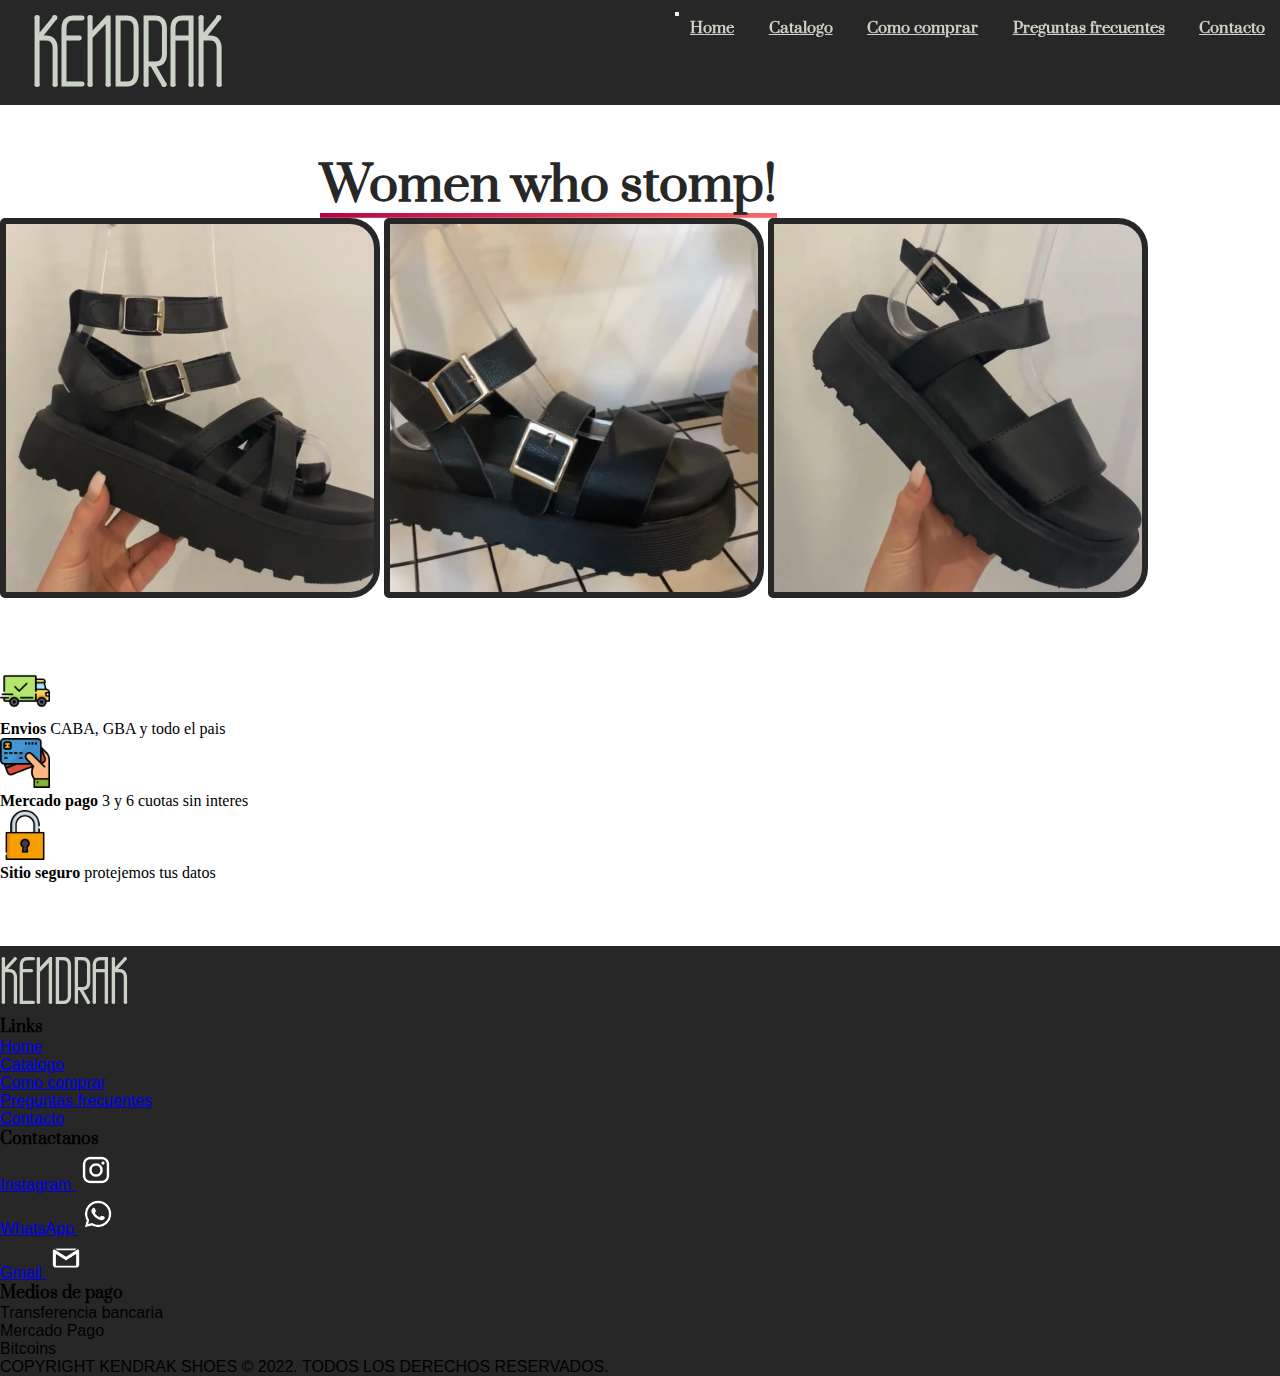
==== index.html @ 27f1061b "primer commit" ====
<!DOCTYPE html>
<html lang="es">

<head>
  <meta charset="UTF-8">
  <meta http-equiv="X-UA-Compatible" content="IE=edge">
  <meta name="viewport" content="width=device-width, initial-scale=1.0">
  <meta name="keywords" content="Zapatos, Moda, Shoes, cuero, vegano, free cruelty, woman">
  <meta name="description" content="Zapatos de mujer libre de crueldad animal al mejor precio.">
  <link href="https://unpkg.com/aos@2.3.1/dist/aos.css" rel="stylesheet">
  <link rel="stylesheet" href="https://cdnjs.cloudflare.com/ajax/libs/animate.css/4.1.1/animate.min.css" />
  <link rel="shortcut icon" href="multimedia/logo 2.jpg" type="image/x-icon">
  <link rel="preconnect" href="https://fonts.googleapis.com">
  <link rel="preconnect" href="https://fonts.gstatic.com" crossorigin>
  <link href="https://fonts.googleapis.com/css2?family=Prata&display=swap" rel="stylesheet">
  <link rel="preconnect" href="https://fonts.googleapis.com">
  <link rel="preconnect" href="https://fonts.gstatic.com" crossorigin>
  <link href="https://fonts.googleapis.com/css2?family=Wire+One&display=swap" rel="stylesheet">
  <link href="https://unpkg.com/aos@2.3.1/dist/aos.css" rel="stylesheet">
  <link rel="stylesheet" href="css/main.css">
  <link href="https://cdn.jsdelivr.net/npm/bootstrap@5.2.1/dist/css/bootstrap.min.css" rel="stylesheet"
    integrity="sha384-iYQeCzEYFbKjA/T2uDLTpkwGzCiq6soy8tYaI1GyVh/UjpbCx/TYkiZhlZB6+fzT" crossorigin="anonymous">
  <script src="https://unpkg.com/aos@2.3.1/dist/aos.js"></script>
  <title>Kendrak</title>
</head>

<body>
  <header class="header">
    <h1><a class="titulo" href="index.html">KENDRAK</a></h1>
    <nav data-aos="fade-up-left" data-aos-duration="1500" class="navbar navbar-expand-lg">
      <div class="container-fluid me-5">
        <div class="row">
          <button class="navbar-toggler" type="button" data-bs-toggle="collapse" data-bs-target="#navbarNavAltMarkup"
            aria-controls="navbarNavAltMarkup" aria-expanded="false" aria-label="Toggle navigation">
            <span class="navbar-toggler-icon"></span>
          </button>
          <div class="collapse navbar-collapse" id="navbarNavAltMarkup">
            <div class="navbar-nav">
              <a class="nav-link" href="index.html">Home</a>
              <a class="nav-link" href="./pages/catalogo.html">Catalogo</a>
              <a class="nav-link" href="./pages/como_comprar.html">Como comprar</a>
              <a class="nav-link" href="./pages/preg_frecuentes.html">Preguntas frecuentes</a>
              <a class="nav-link" href="./pages/contacto.html">Contacto</a>
            </div>
          </div>
        </div>
      </div>
    </nav>
  </header>
  <main>
    <div>
      <h2 class="lema">Women who stomp!</h2>
    </div>
  </main>
  <section class="section">
    <div class="container-fluid">
      <div class="row justify-content-around m-5">
        <video data-aos="fade-down-right" data-aos-duration="1500" muted autoplay loop>
          <source src="multimedia/Video/Diseño sin título (2).mp4" type="video/mp4">
        </video>
        <video data-aos="zoom-in" data-aos-duration=" 2500" muted autoplay loop>
          <source src="multimedia/Video/Diseño sin título (1).mp4" type="video/mp4">
        </video>
        <video data-aos="fade-down-left" data-aos-duration="1500" data-aos-anchor-placement="bottom-bottom" muted
          autoplay loop>
          <source src="multimedia/Video/Diseño sin título (3).mp4" type="video/mp4">
        </video>
      </div>
    </div>
    <article>
      <div class="audio">
        <audio autoplay loop>
          <source src="multimedia/audio/y2mate.com - Christian Craken  Instinct Original Mix.mp3" type="audio/mpeg">
        </audio>
      </div>
    </article>
    <article class="article">
      <div class="container">
        <div class="row justify-content-around">
          <div class="col text-center">
            <img src="./multimedia/svg/enviado.png" alt="camion">
            <p><strong>Envios</strong>
              CABA, GBA y todo el pais</p>
          </div>
          <div class="col text-center">
            <img src="./multimedia/svg/tarjeta-de-debito.png" alt="tarjeta">
            <p><strong>Mercado pago</strong>
              3 y 6 cuotas sin interes</p>
          </div>
          <div class="col text-center">
            <img src="./multimedia/svg/candado.png" alt="seguro">
            <p><strong>Sitio seguro</strong>
              protejemos tus datos</p>
          </div>
        </div>
    </article>
  </section>
  <footer class="footer">
    <div class="container-fluid">
      <div class="row p-5 pb-2 bg-darkkk text-white">
        <div class="footerTitulo col-xs-12 col-md-12 col-lg-3">
          <a href="./index.html" class="titulo2">KENDRAK</a>
        </div>
        <div class="footerLinks col-xs-12 col-md-3 col-lg-3">
          <p class="h5">Links</p>
          <div class="mb-2">
            <a class="text-secondary text-decoration-none nav-link active" aria-current="page"
              href="index.html">Home</a>
          </div>
          <div class="mb-2">
            <a class="text-secondary text-decoration-none nav-link" href="./pages/catalogo.html">Catalogo</a>
          </div>
          <div class="mb-2">
            <a class="text-secondary text-decoration-none nav-link" href="./pages/como_comprar.html">Como comprar</a>
          </div>
          <div class="mb-2">
            <a class="text-secondary text-decoration-none nav-link" href="./pages/preg_frecuentes.html">Preguntas
              frecuentes</a>
          </div>
          <div class="mb-2">
            <a class="text-secondary text-decoration-none nav-link" href="./pages/contacto.html">Contacto</a>
          </div>
        </div>
        <div class="footerContact col-xs-12 col-md-6 col-lg-3">
          <p class="h5">Contactanos</p>
          <div class="mb-2">
            <div>
              <a class="text-secondary text-decoration-none" href="https://www.instagram.com/kendrak.shoes/">Instagram
                <img class="redes-img" src="multimedia/instagram 2.jpeg" alt="logo instagram"></a>
            </div>
          </div>
          <div class="mb-2">
            <div>
              <a class="text-secondary text-decoration-none"
                href="https://api.whatsapp.com/send/?phone=541169005142&text&type=phone_number&app_absent=0">WhatsApp
                <img class="redes-img" src="multimedia/whatsapp2.jpeg" alt="logo whatsapp"></a>
            </div>
          </div>
          <div class="mb-2">
            <div>
              <a class="text-secondary text-decoration-none" href="mailto:macacontreras.mac@gmail.com">Gmail
                <img class="redes-img" src="multimedia/gmail2.jpeg" alt="logo gmail"></a>
            </div>
          </div>
        </div>
        <div class="footerMP col-xs-12 col-md-3 col-lg-3">
          <p class="h52 h5">Medios de pago</p>
          <div class="mb-2">
            <p class="text-secondary">Transferencia bancaria</p>
          </div>
          <div class="mb-2">
            <p class="text-secondary">Mercado Pago</p>
          </div>
          <div class="mb-2">
            <p class="text-secondary">Bitcoins</p>
          </div>
        </div>
        <div class="col-xs-12 pt-4">
          <p class="text-white text-center">COPYRIGHT KENDRAK SHOES © 2022. TODOS LOS DERECHOS RESERVADOS.</p>
        </div>
      </div>
    </div>
  </footer>
  <script src="https://cdn.jsdelivr.net/npm/bootstrap@5.2.1/dist/js/bootstrap.bundle.min.js"
    integrity="sha384-u1OknCvxWvY5kfmNBILK2hRnQC3Pr17a+RTT6rIHI7NnikvbZlHgTPOOmMi466C8"
    crossorigin="anonymous"></script>
  <script>
    AOS.init();
  </script>
  <script src="site.js"></script>
</body>
</html>
---- css/main.css ----
* {
  margin: 0;
  padding: 0; }

/* maps */
/* extend */
.lemaChico {
  font-size: 3rem; }

.lemaGrande {
  font-size: 5rem; }

/* mixins */
.header {
  display: flex;
  justify-content: space-between;
  background-color: #272727; }

.navbar-nav a {
  font-family: "prata", serif;
  color: #cad2c5;
  border-radius: 4px;
  padding: 0 15px;
  cursor: pointer;
  height: 32px;
  font-size: 15px;
  transition: all 0.2s ease-in-out;
  font-weight: 700; }
  .navbar-nav a:hover {
    box-shadow: 1px 1px #b60247, 2px 2px #b60247, 3px 3px #b60247;
    transform: translateX(-3px); }

.titulo {
  font-family: "wire one";
  font-size: 6rem;
  margin-left: 2rem;
  margin-top: 1rem;
  font-weight: bold;
  color: #cad2c5;
  text-decoration: none;
  transition: color 1s; }
  .titulo:hover {
    color: #b60247; }

.animate__bounceIn {
  animation-duration: 2s;
  animation-iteration-count: infinite; }

.lema, .lemaChico, .lemaGrande {
  color: #272727;
  margin-top: 3rem;
  font-family: 'Prata', serif;
  font-size: 3rem;
  display: inline-block;
  margin-left: 33rem;
  background-image: linear-gradient(120deg, #b60247, #fc6767 100%);
  background-repeat: no-repeat;
  background-size: 100% 0.1em;
  background-position: 0 100%;
  transition: background-size 0.25s ease-in;
  animation: move 1s ease-in-out; }

@keyframes move {
  0% {
    transform: translate(-100%, 0); }
  50% {
    transform: translate(20%, 0); }
  70% {
    transform: translate(-10%, 0); } }
  .lema:hover, .lemaChico:hover, .lemaGrande:hover {
    background-size: 100% 88%; }

.section video {
  padding-bottom: 2rem;
  padding-top: 1rem;
  width: 23rem;
  height: 23rem;
  border-radius: 5px 30px 30px 5px;
  box-sizing: content-box;
  border: solid #272727 5px;
  padding: 1px;
  background-color: #272727; }

.audio {
  display: flex;
  justify-content: center;
  margin-bottom: 2rem;
  margin-top: 2rem; }

.article {
  margin-top: 2rem;
  margin-bottom: 4rem; }

.article img {
  width: 50px;
  height: 50px; }

.titulo2 {
  color: #cad2c5;
  font-family: 'Wire One', sans-serif;
  font-weight: bold;
  font-size: 4rem;
  text-decoration: none;
  transition: color 1s; }
  .titulo2:hover {
    color: #b60247; }

.redes-img {
  width: 40px;
  height: 40px; }

.mediosdepago {
  padding: 1rem; }

/* Contacto */
.col-33 {
  display: flex; }

.btn.btn-primary {
  --bs-btn-color: #fff;
  --bs-btn-bg: $colorPrincipal;
  --bs-btn-border-color: #040404;
  --bs-btn-hover-color: #fff;
  --bs-btn-hover-bg: #b60247;
  --bs-btn-hover-border-color: #040404;
  --bs-btn-focus-shadow-rgb: 49, 132, 253;
  --bs-btn-active-color: #040404;
  --bs-btn-active-bg: #b60247;
  --bs-btn-active-border-color: #b60247;
  --bs-btn-active-shadow: inset 0 3px 5px rgba(0, 0, 0, 0.125);
  --bs-btn-disabled-color: #b60247;
  --bs-btn-disabled-bg: #b60247;
  --bs-btn-disabled-border-color: #b60247;
  background-color: #272727; }

.form-check-input:checked {
  background-color: #b60247 !important;
  border-color: #b60247 !important; }

/* preguntas */
.preguntas h4 {
  font-family: "prata", serif;
  margin-top: 2rem; }
  .preguntas h4 p {
    font-family: Arial, Helvetica, sans-serif; }

/* como comprar */
.comprar {
  color: #272727;
  font-family: "prata", serif;
  margin-top: 6rem;
  margin-left: 2rem;
  font-weight: 600; }

/* Catalogo*/
.img-catalogo {
  max-width: 100%;
  height: auto;
  box-sizing: content-box;
  background-color: #272727; }

.carD {
  --bs-card-spacer-y: 1rem;
  --bs-card-spacer-x: 1rem;
  --bs-card-title-spacer-y: 0.5rem;
  --bs-card-box-shadow: ;
  --bs-card-inner-border-radius: calc(0.375rem - 1px);
  --bs-card-cap-padding-y: 0.5rem;
  --bs-card-cap-padding-x: 1rem;
  --bs-card-cap-bg: rgba(0, 0, 0, 0.03);
  --bs-card-cap-color: ;
  --bs-card-height: ;
  --bs-card-color: ;
  --bs-card-bg: #fff;
  --bs-card-img-overlay-padding: 1rem;
  --bs-card-group-margin: 0.75rem;
  position: relative;
  display: flex;
  flex-direction: column;
  min-width: 0;
  height: var(--bs-card-height);
  word-wrap: break-word;
  border-radius: 0.375rem;
  box-sizing: content-box;
  border: solid #272727 5px; }

.card-text {
  font-family: Arial, Helvetica, sans-serif;
  font-weight: 400; }

.card-title {
  font-family: "prata", serif; }

/* Fin Catalogo*/
.dropdown-item {
  --bs-dropdown-link-color: $colorPrincipal; }

.dropdown-menu {
  --bs-border-color-translucent: ; }

.navbar-nav {
  font-family: Arial, Helvetica, sans-serif; }
  .navbar-nav:hover {
    --bs-nav-link-hover-color: #b60247; }

.list-group-item {
  --bs-list-group-color: $colorPrincipal;
  --bs-list-group-bg: $colorTitulo;
  --bs-list-group-border-color: $colorPrincipal;
  --bs-list-group-border-width: 10px;
  --bs-list-group-border-radius: 0.1rem;
  --bs-list-group-item-padding-x: 1rem;
  --bs-list-group-item-padding-y: 0.5rem;
  --bs-list-group-action-color: $colorPrincipal;
  --bs-list-group-action-hover-color: $colorPrincipal;
  --bs-list-group-action-hover-bg: #f8f9fa;
  --bs-list-group-action-active-color: #212529;
  --bs-list-group-action-active-bg: #e9ecef;
  --bs-list-group-disabled-color: #6c757d;
  --bs-list-group-disabled-bg: #fff;
  --bs-list-group-active-color: #fff;
  --bs-list-group-active-bg: #0d6efd;
  --bs-list-group-active-border-color: #0d6efd;
  display: flex;
  flex-direction: column;
  padding-left: 0;
  margin-bottom: 0;
  border-radius: var(--bs-list-group-border-radius); }

.bg-darkkk {
  background-color: #272727; }

.h5 {
  font-family: "prata", serif;
  font-weight: 900; }

.mb-2 {
  font-family: Arial, Helvetica, sans-serif; }

.text-white {
  font-family: Arial, Helvetica, sans-serif; }

@media screen and (max-width: 1280px) {
  .lema, .lemaChico, .lemaGrande {
    margin-left: 20rem; } }

@media screen and (max-width: 769px) {
  .header {
    flex-direction: column;
    align-items: center; }
  .section {
    display: flex;
    flex-direction: column;
    align-items: center;
    justify-content: center; }
  .section video {
    width: 15rem;
    height: 15rem;
    margin-bottom: 1rem; }
  .article {
    margin-top: -2rem; }
  .footer {
    display: flex;
    flex-direction: column;
    align-items: center; }
  .lema, .lemaChico, .lemaGrande {
    margin-top: 1rem;
    margin-left: 10rem;
    font-size: 3rem; }
  .footerTitulo {
    padding-bottom: 2rem;
    text-align: center; }
  .footerContact {
    text-align: center; }
  .h52 {
    text-align: center;
    padding-right: 2rem; } }

@media screen and (max-width: 576px) {
  .titulo {
    margin: auto; }
  .header {
    align-items: center;
    margin: auto;
    padding-left: 2.5rem; }
  .section {
    display: flex;
    flex-direction: column;
    align-items: center; }
  .footer {
    flex-direction: column;
    justify-content: center;
    align-items: center; }
  .lema, .lemaChico, .lemaGrande {
    margin-top: 1rem;
    margin-left: 3.5rem;
    font-size: 2rem; }
  .section video {
    width: 8rem;
    height: 8rem; }
  .footerLinks {
    text-align: center;
    margin-bottom: 1rem; }
  .footerContact {
    text-align: center;
    margin-bottom: 1rem; }
  .footerMP {
    text-align: center;
    margin-bottom: 1rem; }
  .carD {
    width: 75%;
    margin-left: 2rem; } }

@media screen and (max-width: 426px) {
  .article {
    margin-top: -5rem; } }

@media screen and (max-width: 320px) {
  .section video {
    width: 6rem;
    height: 6rem; }
  .lema, .lemaChico, .lemaGrande {
    margin-left: 2.5rem;
    font-size: 1.5rem; }
  .article {
    margin-top: -5rem; } }
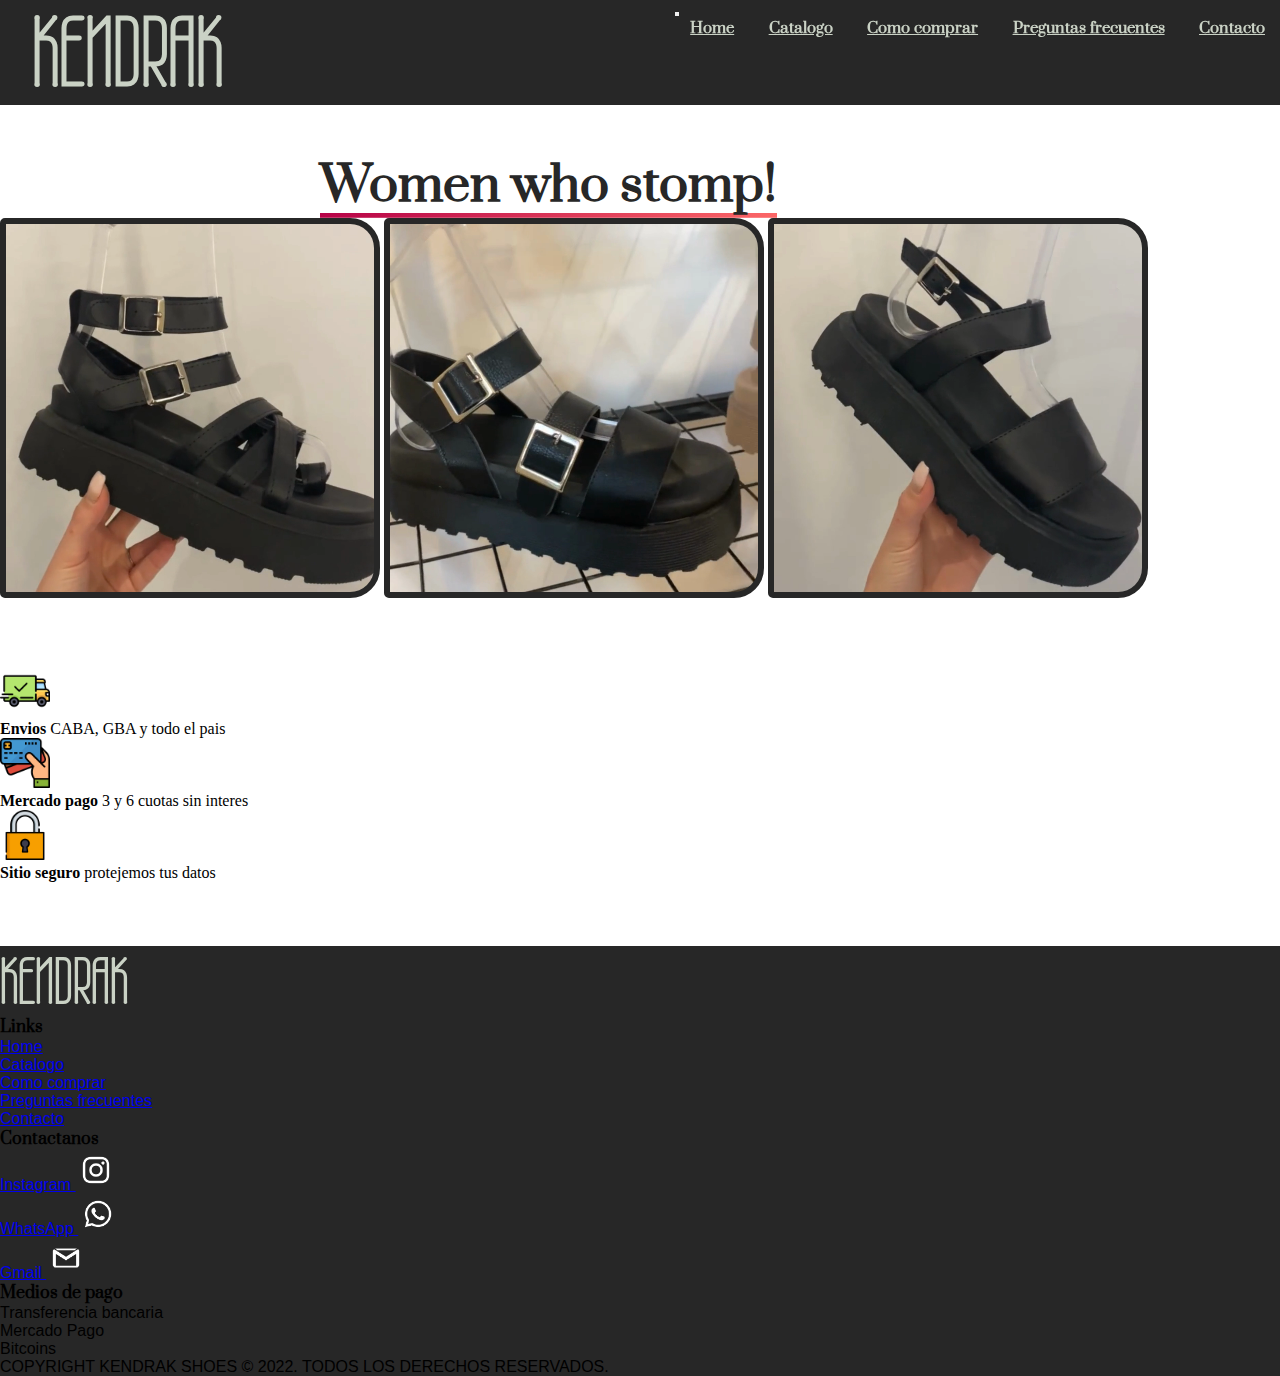
==== commit f8c30031: "Segunda entrega pre terminada" ====
--- a/index.html
+++ b/index.html
@@ -167,6 +167,6 @@
   <script>
     AOS.init();
   </script>
-  <script src="site.js"></script>
+  <script src="./script/site3.js"></script>
 </body>
 </html>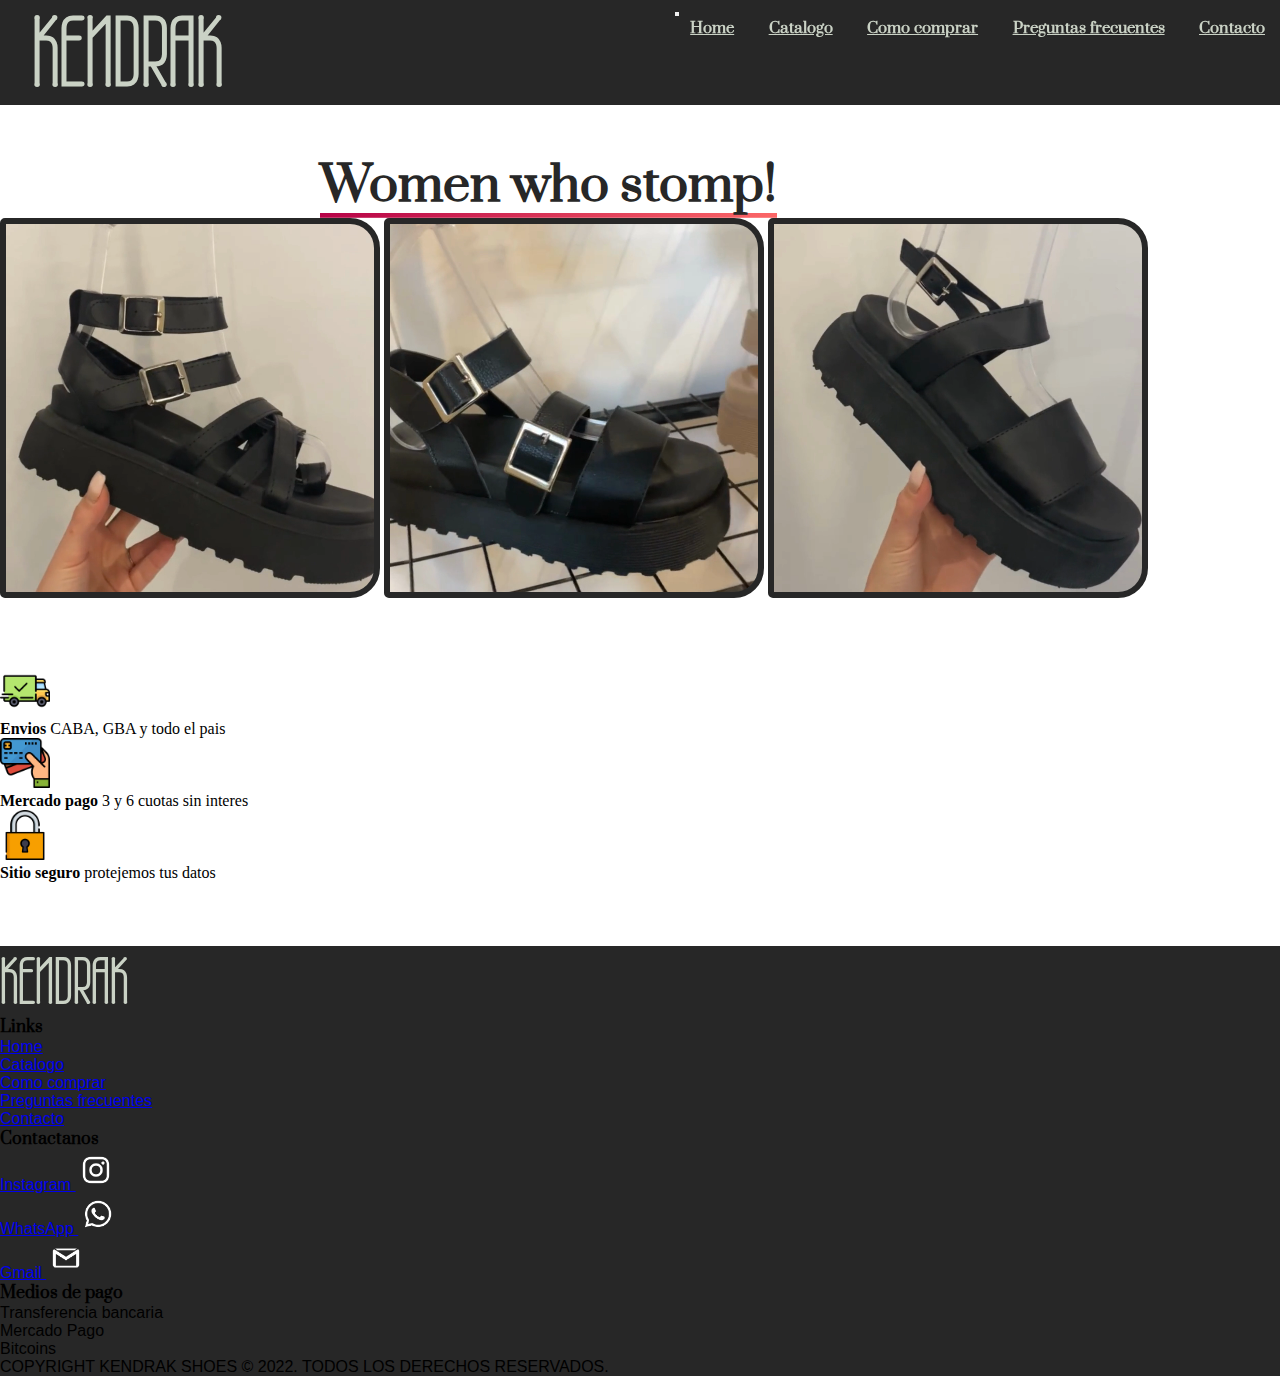
==== commit 71d6e418: "Pre entrega terminada" ====
--- a/index.html
+++ b/index.html
@@ -167,6 +167,6 @@
   <script>
     AOS.init();
   </script>
-  <script src="./script/site3.js"></script>
+  <script src="./script/2da-pre-entrega.js"></script>
 </body>
 </html>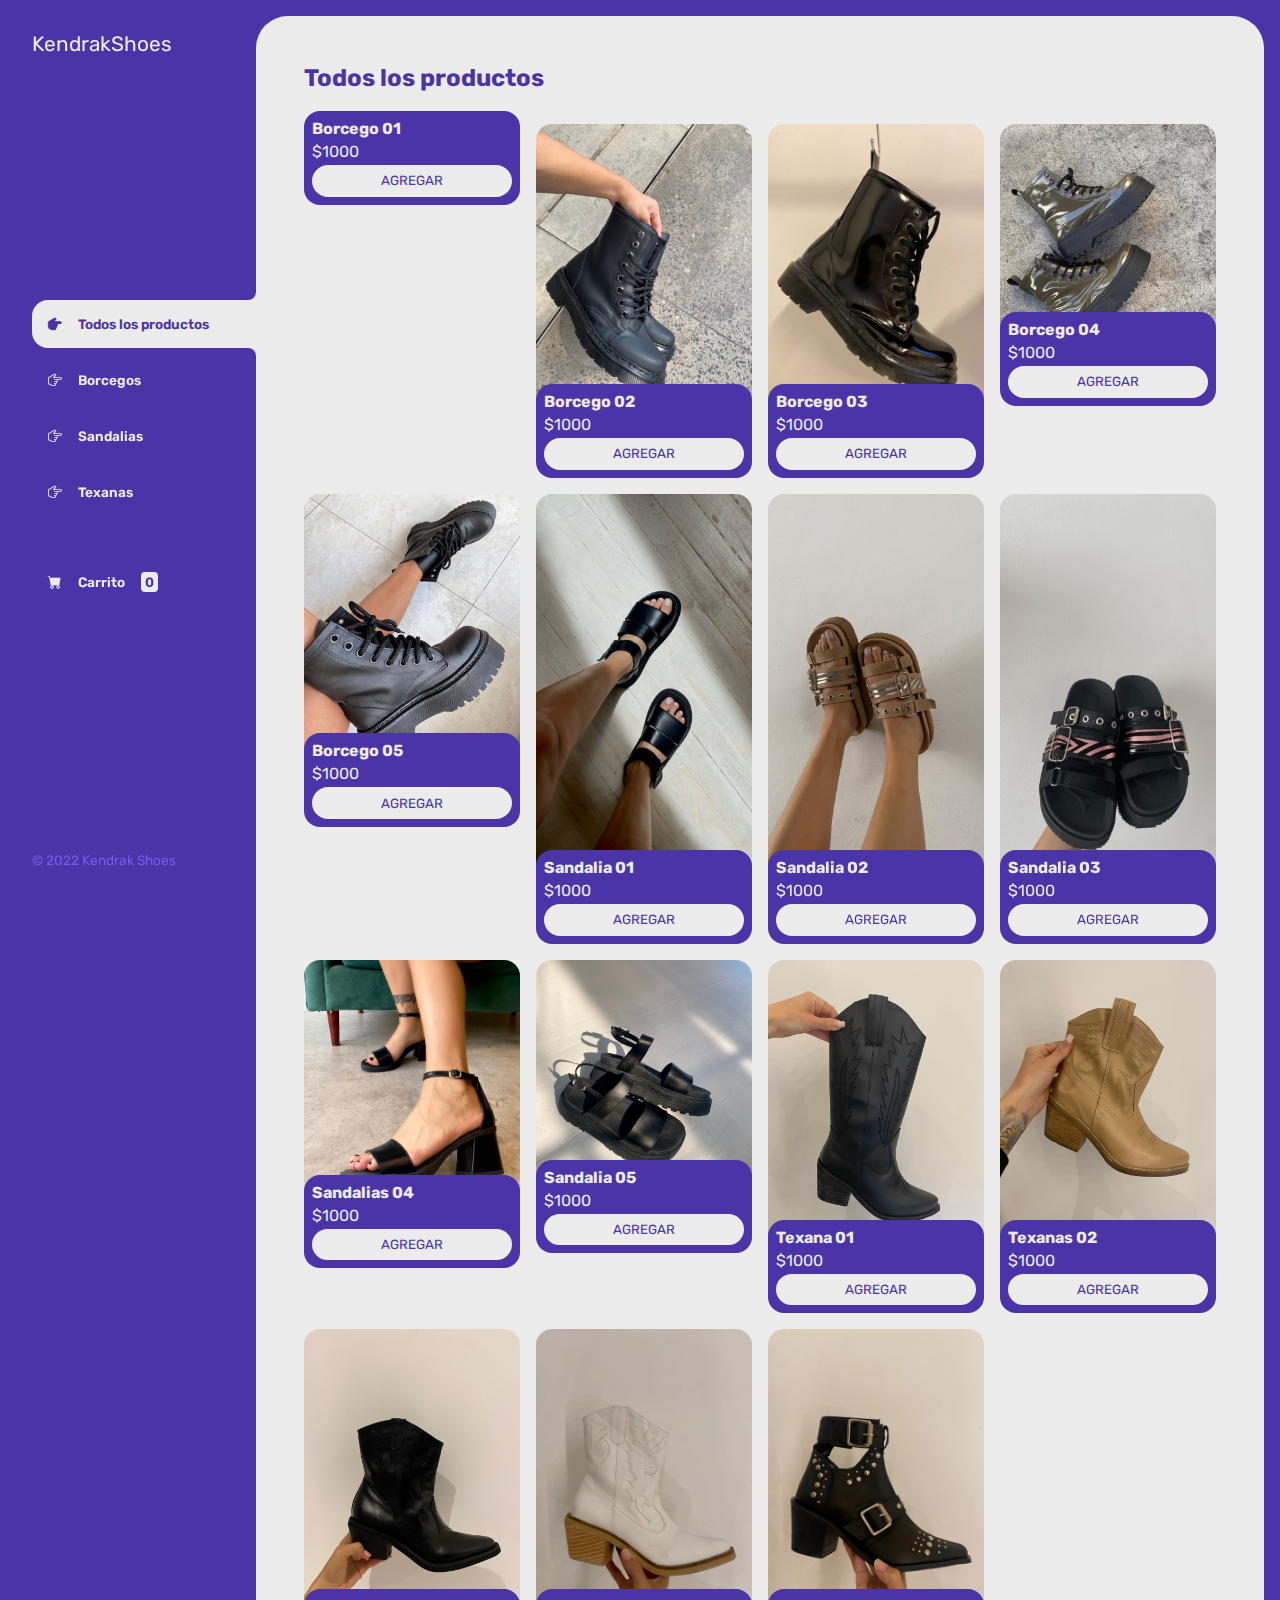
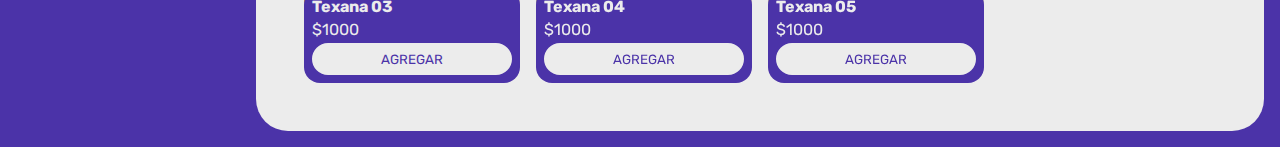
==== commit 3a306299: "Proyecto pre-terminado" ====
--- a/index.html
+++ b/index.html
@@ -1,172 +1,63 @@
 <!DOCTYPE html>
 <html lang="es">
+<head>
+    <meta charset="UTF-8">
+    <meta http-equiv="X-UA-Compatible" content="IE=edge">
+    <meta name="viewport" content="width=device-width, initial-scale=1.0">
+    <title>KendrakShop</title>
+    <link rel="stylesheet" href="https://cdn.jsdelivr.net/npm/bootstrap-icons@1.9.1/font/bootstrap-icons.css">
+    <link rel="stylesheet" href="./css/main.css">
+</head>
+<body>
 
-<head>
-  <meta charset="UTF-8">
-  <meta http-equiv="X-UA-Compatible" content="IE=edge">
-  <meta name="viewport" content="width=device-width, initial-scale=1.0">
-  <meta name="keywords" content="Zapatos, Moda, Shoes, cuero, vegano, free cruelty, woman">
-  <meta name="description" content="Zapatos de mujer libre de crueldad animal al mejor precio.">
-  <link href="https://unpkg.com/aos@2.3.1/dist/aos.css" rel="stylesheet">
-  <link rel="stylesheet" href="https://cdnjs.cloudflare.com/ajax/libs/animate.css/4.1.1/animate.min.css" />
-  <link rel="shortcut icon" href="multimedia/logo 2.jpg" type="image/x-icon">
-  <link rel="preconnect" href="https://fonts.googleapis.com">
-  <link rel="preconnect" href="https://fonts.gstatic.com" crossorigin>
-  <link href="https://fonts.googleapis.com/css2?family=Prata&display=swap" rel="stylesheet">
-  <link rel="preconnect" href="https://fonts.googleapis.com">
-  <link rel="preconnect" href="https://fonts.gstatic.com" crossorigin>
-  <link href="https://fonts.googleapis.com/css2?family=Wire+One&display=swap" rel="stylesheet">
-  <link href="https://unpkg.com/aos@2.3.1/dist/aos.css" rel="stylesheet">
-  <link rel="stylesheet" href="css/main.css">
-  <link href="https://cdn.jsdelivr.net/npm/bootstrap@5.2.1/dist/css/bootstrap.min.css" rel="stylesheet"
-    integrity="sha384-iYQeCzEYFbKjA/T2uDLTpkwGzCiq6soy8tYaI1GyVh/UjpbCx/TYkiZhlZB6+fzT" crossorigin="anonymous">
-  <script src="https://unpkg.com/aos@2.3.1/dist/aos.js"></script>
-  <title>Kendrak</title>
-</head>
-
-<body>
-  <header class="header">
-    <h1><a class="titulo" href="index.html">KENDRAK</a></h1>
-    <nav data-aos="fade-up-left" data-aos-duration="1500" class="navbar navbar-expand-lg">
-      <div class="container-fluid me-5">
-        <div class="row">
-          <button class="navbar-toggler" type="button" data-bs-toggle="collapse" data-bs-target="#navbarNavAltMarkup"
-            aria-controls="navbarNavAltMarkup" aria-expanded="false" aria-label="Toggle navigation">
-            <span class="navbar-toggler-icon"></span>
-          </button>
-          <div class="collapse navbar-collapse" id="navbarNavAltMarkup">
-            <div class="navbar-nav">
-              <a class="nav-link" href="index.html">Home</a>
-              <a class="nav-link" href="./pages/catalogo.html">Catalogo</a>
-              <a class="nav-link" href="./pages/como_comprar.html">Como comprar</a>
-              <a class="nav-link" href="./pages/preg_frecuentes.html">Preguntas frecuentes</a>
-              <a class="nav-link" href="./pages/contacto.html">Contacto</a>
+    <div class="wrapper">
+        <header class="header-mobile">
+            <h1 class="logo">KendrakShoes</h1>
+            <button class="open-menu" id="open-menu">
+                <i class="bi bi-list"></i>
+            </button>
+        </header>
+        <aside>
+            <button class="close-menu" id="close-menu">
+                <i class="bi bi-x"></i>
+            </button>
+            <header>
+                <h1 class="logo">KendrakShoes</h1>
+            </header>
+            <nav>
+                <ul class="menu">
+                    <li>
+                        <button id="todos" class="boton-menu boton-categoria active"><i class="bi bi-hand-index-thumb-fill"></i> Todos los productos</button>
+                    </li>
+                    <li>
+                        <button id="borcegos" class="boton-menu boton-categoria"><i class="bi bi-hand-index-thumb"></i> Borcegos</button>
+                    </li>
+                    <li>
+                        <button id="sandalias" class="boton-menu boton-categoria"><i class="bi bi-hand-index-thumb"></i> Sandalias</button>
+                    </li>
+                    <li>
+                        <button id="texanas" class="boton-menu boton-categoria"><i class="bi bi-hand-index-thumb"></i> Texanas</button>
+                    </li>
+                    <li>
+                        <a class="boton-menu boton-carrito" href="./carrito.html">
+                            <i class="bi bi-cart-fill"></i> Carrito <span id="numerito" class="numerito">0</span>
+                        </a>
+                    </li>
+                </ul>
+            </nav>
+            <footer>
+                <p class="texto-footer">© 2022 Kendrak Shoes</p>
+            </footer>
+        </aside>
+        <main>
+            <h2 class="titulo-principal" id="titulo-principal">Todos los productos</h2>
+            <div id="contenedor-productos" class="contenedor-productos">
+                <!-- Esto se va a rellenar con JS -->
             </div>
-          </div>
-        </div>
-      </div>
-    </nav>
-  </header>
-  <main>
-    <div>
-      <h2 class="lema">Women who stomp!</h2>
+        </main>
     </div>
-  </main>
-  <section class="section">
-    <div class="container-fluid">
-      <div class="row justify-content-around m-5">
-        <video data-aos="fade-down-right" data-aos-duration="1500" muted autoplay loop>
-          <source src="multimedia/Video/Diseño sin título (2).mp4" type="video/mp4">
-        </video>
-        <video data-aos="zoom-in" data-aos-duration=" 2500" muted autoplay loop>
-          <source src="multimedia/Video/Diseño sin título (1).mp4" type="video/mp4">
-        </video>
-        <video data-aos="fade-down-left" data-aos-duration="1500" data-aos-anchor-placement="bottom-bottom" muted
-          autoplay loop>
-          <source src="multimedia/Video/Diseño sin título (3).mp4" type="video/mp4">
-        </video>
-      </div>
-    </div>
-    <article>
-      <div class="audio">
-        <audio autoplay loop>
-          <source src="multimedia/audio/y2mate.com - Christian Craken  Instinct Original Mix.mp3" type="audio/mpeg">
-        </audio>
-      </div>
-    </article>
-    <article class="article">
-      <div class="container">
-        <div class="row justify-content-around">
-          <div class="col text-center">
-            <img src="./multimedia/svg/enviado.png" alt="camion">
-            <p><strong>Envios</strong>
-              CABA, GBA y todo el pais</p>
-          </div>
-          <div class="col text-center">
-            <img src="./multimedia/svg/tarjeta-de-debito.png" alt="tarjeta">
-            <p><strong>Mercado pago</strong>
-              3 y 6 cuotas sin interes</p>
-          </div>
-          <div class="col text-center">
-            <img src="./multimedia/svg/candado.png" alt="seguro">
-            <p><strong>Sitio seguro</strong>
-              protejemos tus datos</p>
-          </div>
-        </div>
-    </article>
-  </section>
-  <footer class="footer">
-    <div class="container-fluid">
-      <div class="row p-5 pb-2 bg-darkkk text-white">
-        <div class="footerTitulo col-xs-12 col-md-12 col-lg-3">
-          <a href="./index.html" class="titulo2">KENDRAK</a>
-        </div>
-        <div class="footerLinks col-xs-12 col-md-3 col-lg-3">
-          <p class="h5">Links</p>
-          <div class="mb-2">
-            <a class="text-secondary text-decoration-none nav-link active" aria-current="page"
-              href="index.html">Home</a>
-          </div>
-          <div class="mb-2">
-            <a class="text-secondary text-decoration-none nav-link" href="./pages/catalogo.html">Catalogo</a>
-          </div>
-          <div class="mb-2">
-            <a class="text-secondary text-decoration-none nav-link" href="./pages/como_comprar.html">Como comprar</a>
-          </div>
-          <div class="mb-2">
-            <a class="text-secondary text-decoration-none nav-link" href="./pages/preg_frecuentes.html">Preguntas
-              frecuentes</a>
-          </div>
-          <div class="mb-2">
-            <a class="text-secondary text-decoration-none nav-link" href="./pages/contacto.html">Contacto</a>
-          </div>
-        </div>
-        <div class="footerContact col-xs-12 col-md-6 col-lg-3">
-          <p class="h5">Contactanos</p>
-          <div class="mb-2">
-            <div>
-              <a class="text-secondary text-decoration-none" href="https://www.instagram.com/kendrak.shoes/">Instagram
-                <img class="redes-img" src="multimedia/instagram 2.jpeg" alt="logo instagram"></a>
-            </div>
-          </div>
-          <div class="mb-2">
-            <div>
-              <a class="text-secondary text-decoration-none"
-                href="https://api.whatsapp.com/send/?phone=541169005142&text&type=phone_number&app_absent=0">WhatsApp
-                <img class="redes-img" src="multimedia/whatsapp2.jpeg" alt="logo whatsapp"></a>
-            </div>
-          </div>
-          <div class="mb-2">
-            <div>
-              <a class="text-secondary text-decoration-none" href="mailto:macacontreras.mac@gmail.com">Gmail
-                <img class="redes-img" src="multimedia/gmail2.jpeg" alt="logo gmail"></a>
-            </div>
-          </div>
-        </div>
-        <div class="footerMP col-xs-12 col-md-3 col-lg-3">
-          <p class="h52 h5">Medios de pago</p>
-          <div class="mb-2">
-            <p class="text-secondary">Transferencia bancaria</p>
-          </div>
-          <div class="mb-2">
-            <p class="text-secondary">Mercado Pago</p>
-          </div>
-          <div class="mb-2">
-            <p class="text-secondary">Bitcoins</p>
-          </div>
-        </div>
-        <div class="col-xs-12 pt-4">
-          <p class="text-white text-center">COPYRIGHT KENDRAK SHOES © 2022. TODOS LOS DERECHOS RESERVADOS.</p>
-        </div>
-      </div>
-    </div>
-  </footer>
-  <script src="https://cdn.jsdelivr.net/npm/bootstrap@5.2.1/dist/js/bootstrap.bundle.min.js"
-    integrity="sha384-u1OknCvxWvY5kfmNBILK2hRnQC3Pr17a+RTT6rIHI7NnikvbZlHgTPOOmMi466C8"
-    crossorigin="anonymous"></script>
-  <script>
-    AOS.init();
-  </script>
-  <script src="./script/2da-pre-entrega.js"></script>
+    
+    <script src="./js/main.js"></script>
+    <script src="./js/menu.js"></script>
 </body>
 </html>--- a/css/main.css
+++ b/css/main.css
@@ -1,326 +1,395 @@
+@import url('https://fonts.googleapis.com/css2?family=Rubik:wght@300;400;500;600;700;800;900&display=swap');
+
+:root {
+    --clr-main: #4b33a8;
+    --clr-main-light: #785ce9;
+    --clr-white: #ececec;
+    --clr-gray: #e2e2e2;
+    --clr-red: #961818;
+}
+
 * {
-  margin: 0;
-  padding: 0; }
-
-/* maps */
-/* extend */
-.lemaChico {
-  font-size: 3rem; }
-
-.lemaGrande {
-  font-size: 5rem; }
-
-/* mixins */
-.header {
-  display: flex;
-  justify-content: space-between;
-  background-color: #272727; }
-
-.navbar-nav a {
-  font-family: "prata", serif;
-  color: #cad2c5;
-  border-radius: 4px;
-  padding: 0 15px;
-  cursor: pointer;
-  height: 32px;
-  font-size: 15px;
-  transition: all 0.2s ease-in-out;
-  font-weight: 700; }
-  .navbar-nav a:hover {
-    box-shadow: 1px 1px #b60247, 2px 2px #b60247, 3px 3px #b60247;
-    transform: translateX(-3px); }
-
-.titulo {
-  font-family: "wire one";
-  font-size: 6rem;
-  margin-left: 2rem;
-  margin-top: 1rem;
-  font-weight: bold;
-  color: #cad2c5;
-  text-decoration: none;
-  transition: color 1s; }
-  .titulo:hover {
-    color: #b60247; }
-
-.animate__bounceIn {
-  animation-duration: 2s;
-  animation-iteration-count: infinite; }
-
-.lema, .lemaChico, .lemaGrande {
-  color: #272727;
-  margin-top: 3rem;
-  font-family: 'Prata', serif;
-  font-size: 3rem;
-  display: inline-block;
-  margin-left: 33rem;
-  background-image: linear-gradient(120deg, #b60247, #fc6767 100%);
-  background-repeat: no-repeat;
-  background-size: 100% 0.1em;
-  background-position: 0 100%;
-  transition: background-size 0.25s ease-in;
-  animation: move 1s ease-in-out; }
-
-@keyframes move {
-  0% {
-    transform: translate(-100%, 0); }
-  50% {
-    transform: translate(20%, 0); }
-  70% {
-    transform: translate(-10%, 0); } }
-  .lema:hover, .lemaChico:hover, .lemaGrande:hover {
-    background-size: 100% 88%; }
-
-.section video {
-  padding-bottom: 2rem;
-  padding-top: 1rem;
-  width: 23rem;
-  height: 23rem;
-  border-radius: 5px 30px 30px 5px;
-  box-sizing: content-box;
-  border: solid #272727 5px;
-  padding: 1px;
-  background-color: #272727; }
-
-.audio {
-  display: flex;
-  justify-content: center;
-  margin-bottom: 2rem;
-  margin-top: 2rem; }
-
-.article {
-  margin-top: 2rem;
-  margin-bottom: 4rem; }
-
-.article img {
-  width: 50px;
-  height: 50px; }
-
-.titulo2 {
-  color: #cad2c5;
-  font-family: 'Wire One', sans-serif;
-  font-weight: bold;
-  font-size: 4rem;
-  text-decoration: none;
-  transition: color 1s; }
-  .titulo2:hover {
-    color: #b60247; }
-
-.redes-img {
-  width: 40px;
-  height: 40px; }
-
-.mediosdepago {
-  padding: 1rem; }
-
-/* Contacto */
-.col-33 {
-  display: flex; }
-
-.btn.btn-primary {
-  --bs-btn-color: #fff;
-  --bs-btn-bg: $colorPrincipal;
-  --bs-btn-border-color: #040404;
-  --bs-btn-hover-color: #fff;
-  --bs-btn-hover-bg: #b60247;
-  --bs-btn-hover-border-color: #040404;
-  --bs-btn-focus-shadow-rgb: 49, 132, 253;
-  --bs-btn-active-color: #040404;
-  --bs-btn-active-bg: #b60247;
-  --bs-btn-active-border-color: #b60247;
-  --bs-btn-active-shadow: inset 0 3px 5px rgba(0, 0, 0, 0.125);
-  --bs-btn-disabled-color: #b60247;
-  --bs-btn-disabled-bg: #b60247;
-  --bs-btn-disabled-border-color: #b60247;
-  background-color: #272727; }
-
-.form-check-input:checked {
-  background-color: #b60247 !important;
-  border-color: #b60247 !important; }
-
-/* preguntas */
-.preguntas h4 {
-  font-family: "prata", serif;
-  margin-top: 2rem; }
-  .preguntas h4 p {
-    font-family: Arial, Helvetica, sans-serif; }
-
-/* como comprar */
-.comprar {
-  color: #272727;
-  font-family: "prata", serif;
-  margin-top: 6rem;
-  margin-left: 2rem;
-  font-weight: 600; }
-
-/* Catalogo*/
-.img-catalogo {
-  max-width: 100%;
-  height: auto;
-  box-sizing: content-box;
-  background-color: #272727; }
-
-.carD {
-  --bs-card-spacer-y: 1rem;
-  --bs-card-spacer-x: 1rem;
-  --bs-card-title-spacer-y: 0.5rem;
-  --bs-card-box-shadow: ;
-  --bs-card-inner-border-radius: calc(0.375rem - 1px);
-  --bs-card-cap-padding-y: 0.5rem;
-  --bs-card-cap-padding-x: 1rem;
-  --bs-card-cap-bg: rgba(0, 0, 0, 0.03);
-  --bs-card-cap-color: ;
-  --bs-card-height: ;
-  --bs-card-color: ;
-  --bs-card-bg: #fff;
-  --bs-card-img-overlay-padding: 1rem;
-  --bs-card-group-margin: 0.75rem;
-  position: relative;
-  display: flex;
-  flex-direction: column;
-  min-width: 0;
-  height: var(--bs-card-height);
-  word-wrap: break-word;
-  border-radius: 0.375rem;
-  box-sizing: content-box;
-  border: solid #272727 5px; }
-
-.card-text {
-  font-family: Arial, Helvetica, sans-serif;
-  font-weight: 400; }
-
-.card-title {
-  font-family: "prata", serif; }
-
-/* Fin Catalogo*/
-.dropdown-item {
-  --bs-dropdown-link-color: $colorPrincipal; }
-
-.dropdown-menu {
-  --bs-border-color-translucent: ; }
-
-.navbar-nav {
-  font-family: Arial, Helvetica, sans-serif; }
-  .navbar-nav:hover {
-    --bs-nav-link-hover-color: #b60247; }
-
-.list-group-item {
-  --bs-list-group-color: $colorPrincipal;
-  --bs-list-group-bg: $colorTitulo;
-  --bs-list-group-border-color: $colorPrincipal;
-  --bs-list-group-border-width: 10px;
-  --bs-list-group-border-radius: 0.1rem;
-  --bs-list-group-item-padding-x: 1rem;
-  --bs-list-group-item-padding-y: 0.5rem;
-  --bs-list-group-action-color: $colorPrincipal;
-  --bs-list-group-action-hover-color: $colorPrincipal;
-  --bs-list-group-action-hover-bg: #f8f9fa;
-  --bs-list-group-action-active-color: #212529;
-  --bs-list-group-action-active-bg: #e9ecef;
-  --bs-list-group-disabled-color: #6c757d;
-  --bs-list-group-disabled-bg: #fff;
-  --bs-list-group-active-color: #fff;
-  --bs-list-group-active-bg: #0d6efd;
-  --bs-list-group-active-border-color: #0d6efd;
-  display: flex;
-  flex-direction: column;
-  padding-left: 0;
-  margin-bottom: 0;
-  border-radius: var(--bs-list-group-border-radius); }
-
-.bg-darkkk {
-  background-color: #272727; }
-
-.h5 {
-  font-family: "prata", serif;
-  font-weight: 900; }
-
-.mb-2 {
-  font-family: Arial, Helvetica, sans-serif; }
-
-.text-white {
-  font-family: Arial, Helvetica, sans-serif; }
-
-@media screen and (max-width: 1280px) {
-  .lema, .lemaChico, .lemaGrande {
-    margin-left: 20rem; } }
-
-@media screen and (max-width: 769px) {
-  .header {
-    flex-direction: column;
-    align-items: center; }
-  .section {
-    display: flex;
-    flex-direction: column;
+    margin: 0;
+    padding: 0;
+    box-sizing: border-box;
+    font-family: 'Rubik', sans-serif;
+}
+
+h1, h2, h3, h4, h5, h6, p, a, input, textarea, ul {
+    margin: 0;
+    padding: 0;
+}
+
+ul {
+    list-style-type: none;
+}
+
+a {
+    text-decoration: none;
+}
+
+.wrapper {
+    display: grid;
+    grid-template-columns: 1fr 4fr;
+    background-color: var(--clr-main);
+}
+
+aside {
+    padding: 2rem;
+    padding-right: 0;
+    color: var(--clr-white);
+    position: sticky;
+    top: 0;
+    height: 100vh;
+    display: flex;
+    flex-direction: column;
+    justify-content: space-between;
+}
+
+.logo {
+    font-weight: 400;
+    font-size: 1.3rem;
+}
+
+.menu {
+    display: flex;
+    flex-direction: column;
+    gap: .5rem;
+}
+
+.boton-menu {
+    background-color: transparent;
+    border: 0;
+    color: var(--clr-white);
+    cursor: pointer;
+    display: flex;
     align-items: center;
-    justify-content: center; }
-  .section video {
-    width: 15rem;
-    height: 15rem;
-    margin-bottom: 1rem; }
-  .article {
-    margin-top: -2rem; }
-  .footer {
-    display: flex;
-    flex-direction: column;
-    align-items: center; }
-  .lema, .lemaChico, .lemaGrande {
-    margin-top: 1rem;
-    margin-left: 10rem;
-    font-size: 3rem; }
-  .footerTitulo {
-    padding-bottom: 2rem;
-    text-align: center; }
-  .footerContact {
-    text-align: center; }
-  .h52 {
-    text-align: center;
-    padding-right: 2rem; } }
-
-@media screen and (max-width: 576px) {
-  .titulo {
-    margin: auto; }
-  .header {
+    gap: 1rem;
+    font-weight: 600;
+    padding: 1rem;
+    font-size: .85rem;
+    width: 100%;
+}
+
+.boton-menu.active {
+    background-color: var(--clr-white);
+    color: var(--clr-main);
+    border-top-left-radius: 1rem;
+    border-bottom-left-radius: 1rem;
+    position: relative;
+}
+
+.boton-menu.active::before {
+    content: '';
+    position: absolute;
+    width: 1rem;
+    height: 2rem;
+    bottom: 100%;
+    right: 0;
+    background-color: transparent;
+    border-bottom-right-radius: .5rem;
+    box-shadow: 0 1rem 0 var(--clr-white);
+}
+
+.boton-menu.active::after {
+    content: '';
+    position: absolute;
+    width: 1rem;
+    height: 2rem;
+    top: 100%;
+    right: 0;
+    background-color: transparent;
+    border-top-right-radius: .5rem;
+    box-shadow: 0 -1rem 0 var(--clr-white);
+}
+
+.boton-menu > i.bi-hand-index-thumb-fill,
+.boton-menu > i.bi-hand-index-thumb {
+    transform: rotateZ(90deg);
+}
+
+.boton-carrito {
+    margin-top: 2rem;
+}
+
+.numerito {
+    background-color: var(--clr-white);
+    color: var(--clr-main);
+    padding: .15rem .25rem;
+    border-radius: .25rem;
+}
+
+.boton-carrito.active .numerito {
+    background-color: var(--clr-main);
+    color: var(--clr-white);
+}
+
+.texto-footer {
+    color: var(--clr-main-light);
+    font-size: .85rem;
+}
+
+main {
+    background-color: var(--clr-white);
+    margin: 1rem;
+    margin-left: 0;
+    border-radius: 2rem;
+    padding: 3rem;
+}
+
+.titulo-principal {
+    color: var(--clr-main);
+    margin-bottom: 2rem;
+}
+
+.contenedor-productos {
+    display: grid;
+    grid-template-columns: repeat(4, 1fr);
+    gap: 1rem;
+}
+
+.producto-imagen {
+    max-width: 100%;
+    border-radius: 1rem;
+}
+
+.producto-detalles {
+    background-color: var(--clr-main);
+    color: var(--clr-white);
+    padding: .5rem;
+    border-radius: 1rem;
+    margin-top: -2rem;
+    position: relative;
+    display: flex;
+    flex-direction: column;
+    gap: .25rem;
+}
+
+.producto-titulo {
+    font-size: 1rem;
+}
+
+.producto-agregar {
+    border: 0;
+    background-color: var(--clr-white);
+    color: var(--clr-main);
+    padding: .4rem;
+    text-transform: uppercase;
+    border-radius: 2rem;
+    cursor: pointer;
+    border: 2px solid var(--clr-white);
+    transition: background-color .2s, color .2s;
+}
+
+.producto-agregar:hover {
+    background-color: var(--clr-main);
+    color: var(--clr-white);
+}
+
+
+/** CARRITO **/
+
+.contenedor-carrito {
+    display: flex;
+    flex-direction: column;
+    gap: 1.5rem;
+}
+
+.carrito-vacio,
+.carrito-comprado {
+    color: var(--clr-main);
+}
+
+.carrito-productos {
+    display: flex;
+    flex-direction: column;
+    gap: 1rem;
+}
+
+.carrito-producto {
+    display: flex;
+    justify-content: space-between;
     align-items: center;
-    margin: auto;
-    padding-left: 2.5rem; }
-  .section {
-    display: flex;
-    flex-direction: column;
-    align-items: center; }
-  .footer {
-    flex-direction: column;
-    justify-content: center;
-    align-items: center; }
-  .lema, .lemaChico, .lemaGrande {
-    margin-top: 1rem;
-    margin-left: 3.5rem;
-    font-size: 2rem; }
-  .section video {
-    width: 8rem;
-    height: 8rem; }
-  .footerLinks {
-    text-align: center;
-    margin-bottom: 1rem; }
-  .footerContact {
-    text-align: center;
-    margin-bottom: 1rem; }
-  .footerMP {
-    text-align: center;
-    margin-bottom: 1rem; }
-  .carD {
-    width: 75%;
-    margin-left: 2rem; } }
-
-@media screen and (max-width: 426px) {
-  .article {
-    margin-top: -5rem; } }
-
-@media screen and (max-width: 320px) {
-  .section video {
-    width: 6rem;
-    height: 6rem; }
-  .lema, .lemaChico, .lemaGrande {
-    margin-left: 2.5rem;
-    font-size: 1.5rem; }
-  .article {
-    margin-top: -5rem; } }
+    background-color: var(--clr-gray);
+    color: var(--clr-main);
+    padding: .5rem;
+    padding-right: 1.5rem;
+    border-radius: 1rem;
+}
+
+.carrito-producto-imagen {
+    width: 4rem;
+    border-radius: 1rem;
+}
+
+.carrito-producto small {
+    font-size: .75rem;
+}
+
+.carrito-producto-eliminar {
+    border: 0;
+    background-color: transparent;
+    color: var(--clr-red);
+    cursor: pointer;
+}
+
+.carrito-acciones {
+    display: flex;
+    justify-content: space-between;
+}
+
+.carrito-acciones-vaciar {
+    border: 0;
+    background-color: var(--clr-gray);
+    padding: 1rem;
+    border-radius: 1rem;
+    color: var(--clr-main);
+    text-transform: uppercase;
+    cursor: pointer;
+}
+
+.carrito-acciones-derecha {
+    display: flex;
+}
+
+.carrito-acciones-total {
+    display: flex;
+    background-color: var(--clr-gray);
+    padding: 1rem;
+    color: var(--clr-main);
+    text-transform: uppercase;
+    border-top-left-radius: 1rem;
+    border-bottom-left-radius: 1rem;
+    gap: 1rem;
+}
+
+.carrito-acciones-comprar {
+    border: 0;
+    background-color: var(--clr-main);
+    padding: 1rem;
+    color: var(--clr-white);
+    text-transform: uppercase;
+    cursor: pointer;
+    border-top-right-radius: 1rem;
+    border-bottom-right-radius: 1rem;
+}
+
+.header-mobile {
+    display: none;
+}
+
+.close-menu {
+    display: none;
+}
+
+.disabled {
+    display: none;
+}
+
+/*** MEDIA QUERIES ***/
+
+@media screen and (max-width: 850px) {
+    .contenedor-productos {
+        grid-template-columns: 1fr 1fr 1fr;
+    }
+}
+
+@media screen and (max-width: 675px) {
+    .contenedor-productos {
+        grid-template-columns: 1fr 1fr;
+    }
+}
+
+@media screen and (max-width: 600px) {
+
+    .wrapper {
+        min-height: 100vh;
+        display: flex;
+        flex-direction: column;
+    }
+
+    aside {
+        position: fixed;
+        z-index: 9;
+        background-color: var(--clr-main);
+        left: 0;
+        box-shadow: 0 0 0 100vmax rgba(0, 0, 0, .75);
+        transform: translateX(-100%);
+        opacity: 0;
+        visibility: hidden;
+        transition: .2s;
+    }
+
+    .aside-visible {
+        transform: translateX(0);
+        opacity: 1;
+        visibility: visible;
+    }
+
+    .boton-menu.active::before,
+    .boton-menu.active::after {
+        display: none;
+    }
+
+    main {
+        margin: 1rem;
+        margin-top: 0;
+        padding: 2rem;
+    }
+
+    .contenedor-productos {
+        grid-template-columns: 1fr 1fr;
+    }
+
+    .header-mobile {
+        padding: 1rem;
+        display: flex;
+        justify-content: space-between;
+        align-items: center;
+    }
+
+    .header-mobile .logo {
+        color: var(--clr-gray);
+    }
+
+    .open-menu, .close-menu {
+        background-color: transparent;
+        color: var(--clr-gray);
+        border: 0;
+        font-size: 2rem;
+        cursor: pointer;
+    }
+
+    .close-menu {
+        display: block;
+        position: absolute;
+        top: 1rem;
+        right: 1rem;
+    }
+
+    .carrito-producto {
+        gap: 1rem;
+        flex-wrap: wrap;
+        justify-content: flex-start;
+        padding: .5rem;
+    }
+
+    .carrito-producto-subtotal {
+        display: none;
+    }
+
+    .carrito-acciones {
+        flex-wrap: wrap;
+        row-gap: 1rem;
+    }
+    
+
+}
+
+
+
+@media screen and (max-width: 400px) {
+    .contenedor-productos {
+        grid-template-columns: 1fr;
+    }
+}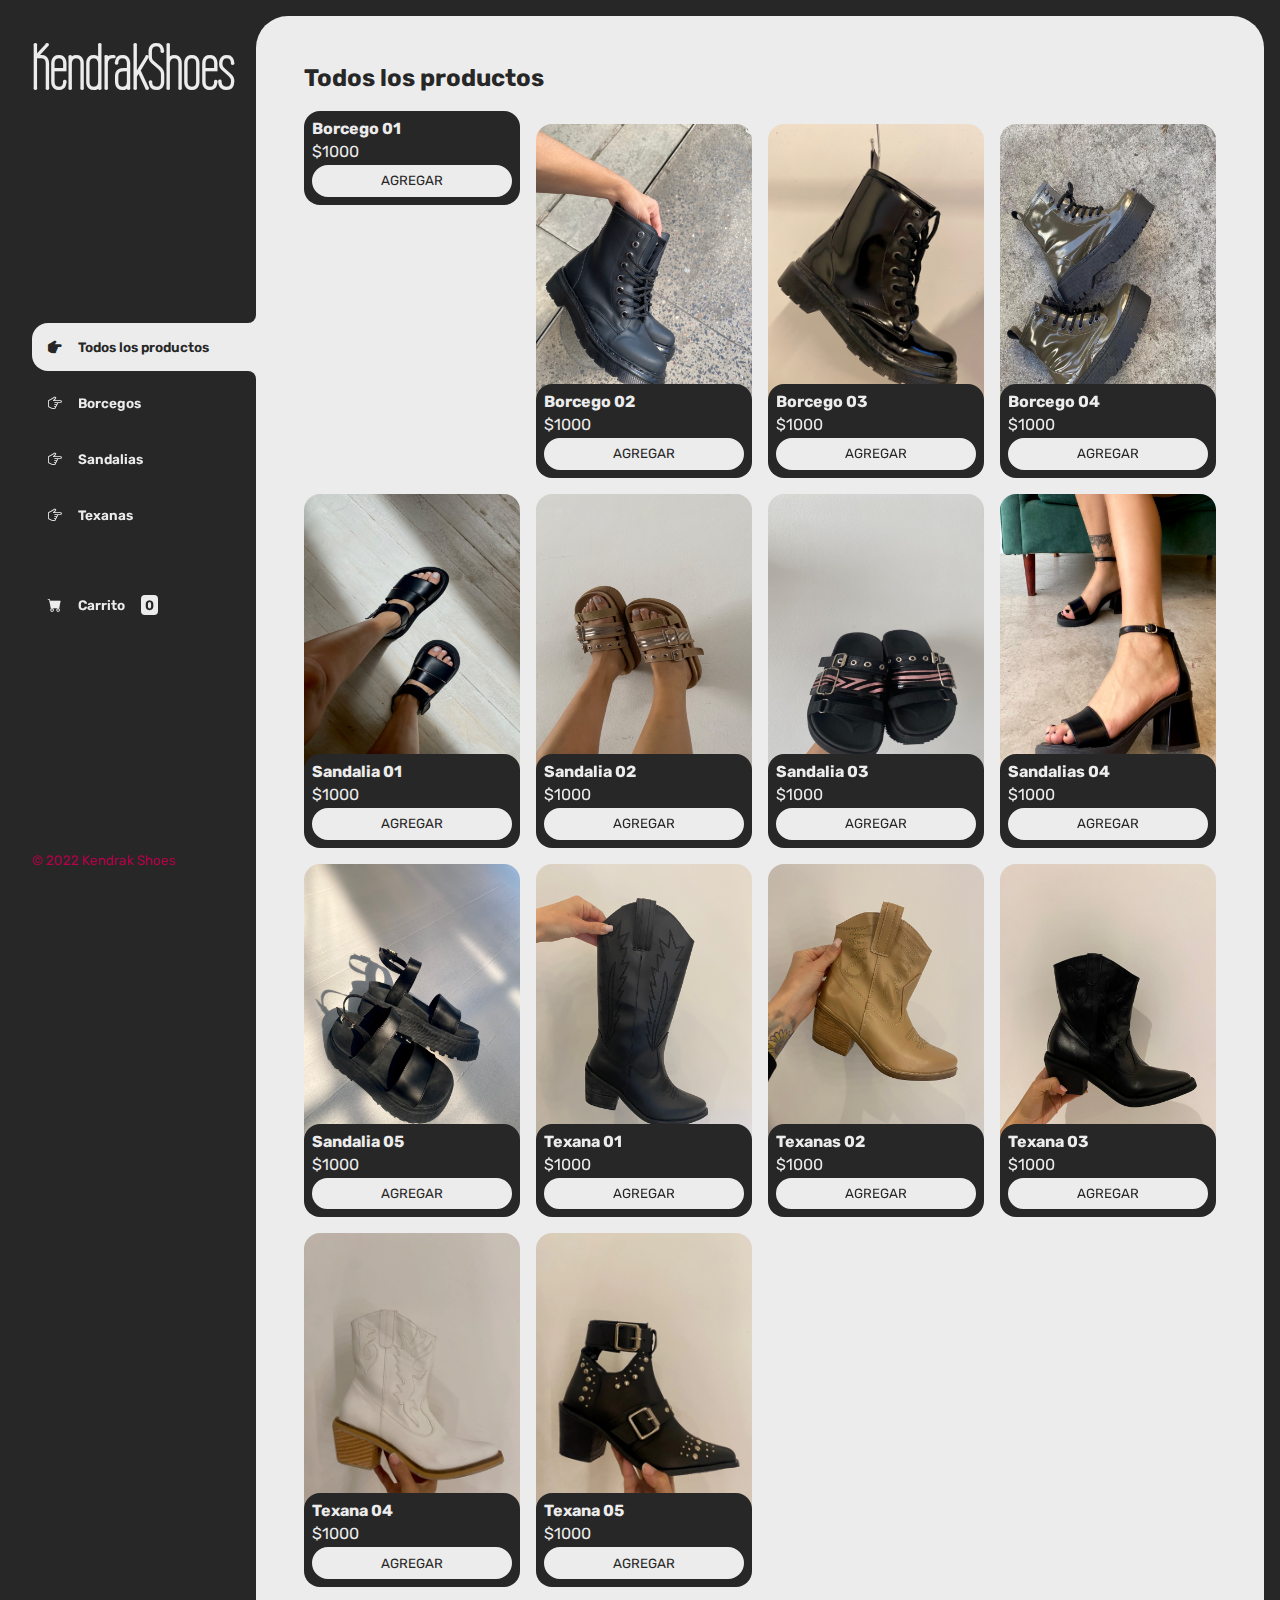
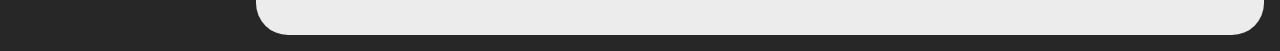
==== commit d5ce5618: "Pre-entrega terminada con JS" ====
--- a/index.html
+++ b/index.html
@@ -6,6 +6,7 @@
     <meta name="viewport" content="width=device-width, initial-scale=1.0">
     <title>KendrakShop</title>
     <link rel="stylesheet" href="https://cdn.jsdelivr.net/npm/bootstrap-icons@1.9.1/font/bootstrap-icons.css">
+    <link href="https://fonts.googleapis.com/css2?family=Wire+One&display=swap" rel="stylesheet">
     <link rel="stylesheet" href="./css/main.css">
 </head>
 <body>
--- a/css/main.css
+++ b/css/main.css
@@ -1,8 +1,8 @@
 @import url('https://fonts.googleapis.com/css2?family=Rubik:wght@300;400;500;600;700;800;900&display=swap');
-
+@import url("https://fonts.googleapis.com/css2?family=Wire+One&display=swap");
 :root {
-    --clr-main: #4b33a8;
-    --clr-main-light: #785ce9;
+    --clr-main: #272727;
+    --clr-main-light: #b60247;
     --clr-white: #ececec;
     --clr-gray: #e2e2e2;
     --clr-red: #961818;
@@ -47,8 +47,9 @@
 }
 
 .logo {
-    font-weight: 400;
-    font-size: 1.3rem;
+    font-size: 4rem;
+    font-weight: bold;
+    font-family: 'Wire One', sans-serif;
 }
 
 .menu {
